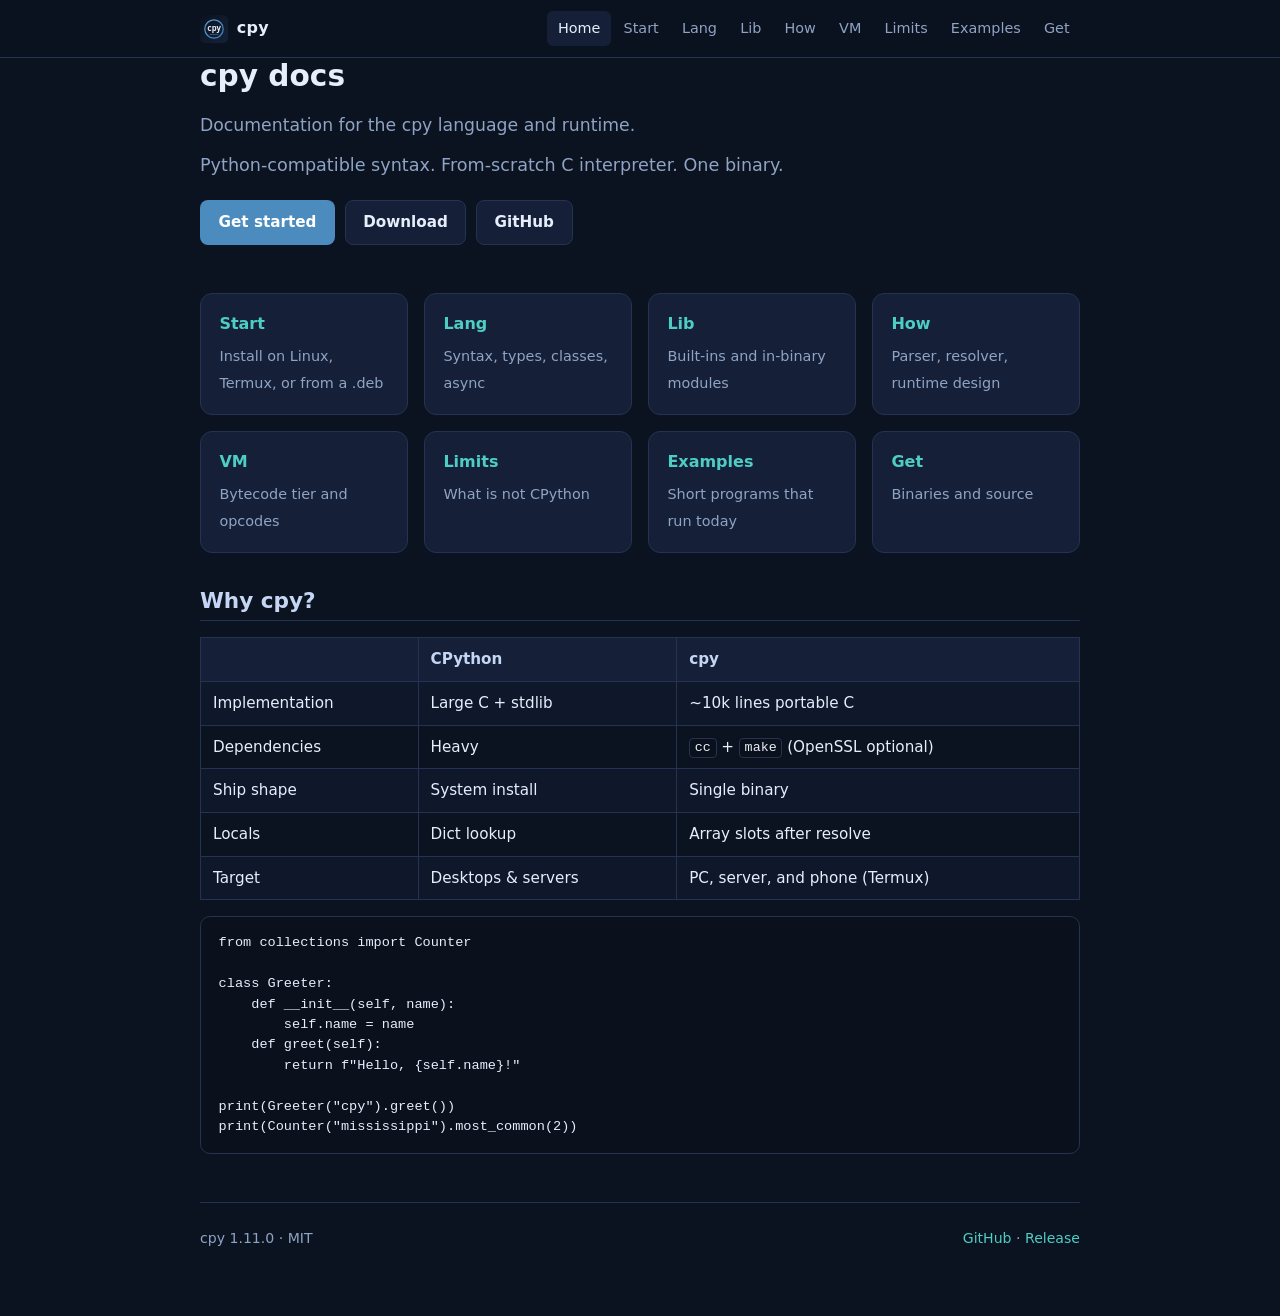
==== index.html @ 57af51ec "docs site: home, start, lang, lib, how, vm, lim, try, get" ====
<!DOCTYPE html>
<html lang="en">
<head>
  <meta charset="utf-8"/>
  <meta name="viewport" content="width=device-width, initial-scale=1"/>
  <title>cpy docs · cpy</title>
  <meta name="description" content="cpy — Python syntax, C speed. Documentation."/>
  <link rel="stylesheet" href="css/site.css"/>
  <link rel="icon" href="assets/logo.svg"/>
</head>
<body>
  <header class="top">
    <div class="top-inner">
      <a class="brand" href="index.html">
        <img src="assets/logo.svg" alt=""/>
        cpy
      </a>
      <nav class="nav">
        <a href="index.html" class="active">Home</a>
        <a href="start.html">Start</a>
        <a href="lang.html">Lang</a>
        <a href="lib.html">Lib</a>
        <a href="how.html">How</a>
        <a href="vm.html">VM</a>
        <a href="lim.html">Limits</a>
        <a href="try.html">Examples</a>
        <a href="get.html">Get</a>
      </nav>
    </div>
  </header>
  <main class="wrap">
    <h1>cpy docs</h1>
    <p class="lead">Documentation for the cpy language and runtime.</p>
    
<section class="hero" style="border:none;margin:0;padding-top:0">
  <p class="tag" style="margin-top:0">Python-compatible syntax. From-scratch C interpreter. One binary.</p>
  <div class="btns">
    <a class="btn btn-primary" href="start.html">Get started</a>
    <a class="btn btn-ghost" href="get.html">Download</a>
    <a class="btn btn-ghost" href="https://github.com/MoonLite-Br/Cpy">GitHub</a>
  </div>
</section>

<div class="card-grid">
  <a class="card" href="start.html"><strong>Start</strong><span>Install on Linux, Termux, or from a .deb</span></a>
  <a class="card" href="lang.html"><strong>Lang</strong><span>Syntax, types, classes, async</span></a>
  <a class="card" href="lib.html"><strong>Lib</strong><span>Built-ins and in-binary modules</span></a>
  <a class="card" href="how.html"><strong>How</strong><span>Parser, resolver, runtime design</span></a>
  <a class="card" href="vm.html"><strong>VM</strong><span>Bytecode tier and opcodes</span></a>
  <a class="card" href="lim.html"><strong>Limits</strong><span>What is not CPython</span></a>
  <a class="card" href="try.html"><strong>Examples</strong><span>Short programs that run today</span></a>
  <a class="card" href="get.html"><strong>Get</strong><span>Binaries and source</span></a>
</div>

<h2>Why cpy?</h2>
<table>
  <tr><th></th><th>CPython</th><th>cpy</th></tr>
  <tr><td>Implementation</td><td>Large C + stdlib</td><td>~10k lines portable C</td></tr>
  <tr><td>Dependencies</td><td>Heavy</td><td><code>cc</code> + <code>make</code> (OpenSSL optional)</td></tr>
  <tr><td>Ship shape</td><td>System install</td><td>Single binary</td></tr>
  <tr><td>Locals</td><td>Dict lookup</td><td>Array slots after resolve</td></tr>
  <tr><td>Target</td><td>Desktops &amp; servers</td><td>PC, server, and phone (Termux)</td></tr>
</table>

<pre><code>from collections import Counter

class Greeter:
    def __init__(self, name):
        self.name = name
    def greet(self):
        return f"Hello, {self.name}!"

print(Greeter("cpy").greet())
print(Counter("mississippi").most_common(2))
</code></pre>

    <footer>
      <span>cpy 1.11.0 · MIT</span>
      <span>
        <a href="https://github.com/MoonLite-Br/Cpy">GitHub</a> ·
        <a href="https://github.com/MoonLite-Br/Cpy/releases/tag/v1.11.0">Release</a>
      </span>
    </footer>
  </main>
</body>
</html>
---- css/site.css ----
:root {
  --bg: #0b1220;
  --bg2: #111a2e;
  --panel: #152038;
  --border: #243352;
  --text: #e6eefc;
  --muted: #8fa3c4;
  --accent: #4ecdc4;
  --accent2: #4B8BBE;
  --code-bg: #0a101c;
  --ok: #7BC4A0;
  --warn: #e8b86d;
}
* { box-sizing: border-box; }
html { scroll-behavior: smooth; }
body {
  margin: 0;
  font-family: "Segoe UI", system-ui, -apple-system, sans-serif;
  background: var(--bg);
  color: var(--text);
  line-height: 1.65;
  min-height: 100vh;
}
a { color: var(--accent); text-decoration: none; }
a:hover { text-decoration: underline; }
.wrap { max-width: 920px; margin: 0 auto; padding: 0 1.25rem 4rem; }

/* nav */
.top {
  position: sticky; top: 0; z-index: 20;
  background: rgba(11,18,32,.92);
  backdrop-filter: blur(10px);
  border-bottom: 1px solid var(--border);
}
.top-inner {
  max-width: 920px; margin: 0 auto;
  padding: .7rem 1.25rem;
  display: flex; flex-wrap: wrap; align-items: center; gap: .75rem 1.25rem;
}
.brand {
  display: flex; align-items: center; gap: .55rem;
  font-weight: 700; color: var(--text); text-decoration: none;
  letter-spacing: .02em;
}
.brand img { width: 28px; height: 28px; }
.brand:hover { text-decoration: none; color: var(--accent); }
.nav { display: flex; flex-wrap: wrap; gap: .15rem .15rem; margin-left: auto; }
.nav a {
  color: var(--muted); font-size: .9rem; padding: .35rem .65rem;
  border-radius: 6px; text-decoration: none;
}
.nav a:hover, .nav a.active {
  color: var(--text); background: var(--panel); text-decoration: none;
}

/* hero */
.hero {
  padding: 2.5rem 0 1.5rem;
  border-bottom: 1px solid var(--border);
  margin-bottom: 2rem;
}
.hero h1 {
  font-size: clamp(1.8rem, 4vw, 2.4rem);
  margin: 0 0 .5rem; letter-spacing: -.02em;
}
.hero .tag {
  color: var(--muted); font-size: 1.1rem; margin: 0 0 1.25rem; max-width: 36em;
}
.btns { display: flex; flex-wrap: wrap; gap: .6rem; }
.btn {
  display: inline-block; padding: .55rem 1.1rem; border-radius: 8px;
  font-weight: 600; font-size: .95rem; text-decoration: none;
  border: 1px solid var(--border);
}
.btn:hover { text-decoration: none; }
.btn-primary { background: var(--accent2); color: #fff; border-color: transparent; }
.btn-primary:hover { filter: brightness(1.1); }
.btn-ghost { color: var(--text); background: var(--panel); }

/* content */
h1,h2,h3 { line-height: 1.25; }
h1 { font-size: 1.85rem; margin: 0 0 1rem; }
h2 {
  font-size: 1.35rem; margin: 2.2rem 0 .85rem;
  padding-bottom: .35rem; border-bottom: 1px solid var(--border);
  color: #c5d6f5;
}
h3 { font-size: 1.1rem; margin: 1.5rem 0 .5rem; color: var(--accent); }
p { margin: .7rem 0; }
ul, ol { padding-left: 1.35rem; }
li { margin: .35rem 0; }
.muted { color: var(--muted); }
.lead { font-size: 1.08rem; color: var(--muted); }

code, kbd {
  font-family: ui-monospace, "Cascadia Code", "SF Mono", Menlo, Consolas, monospace;
  font-size: .88em;
  background: var(--code-bg);
  border: 1px solid var(--border);
  border-radius: 4px;
  padding: .1em .35em;
}
pre {
  background: var(--code-bg);
  border: 1px solid var(--border);
  border-radius: 10px;
  padding: 1rem 1.1rem;
  overflow-x: auto;
  line-height: 1.5;
}
pre code {
  border: none; background: none; padding: 0; font-size: .85rem;
}
table {
  width: 100%; border-collapse: collapse; margin: 1rem 0;
  font-size: .95rem;
}
th, td {
  border: 1px solid var(--border); padding: .55rem .75rem; text-align: left;
}
th { background: var(--panel); color: #c5d6f5; }
tr:nth-child(even) td { background: rgba(21,32,56,.45); }

.card-grid {
  display: grid; grid-template-columns: repeat(auto-fill, minmax(200px, 1fr));
  gap: 1rem; margin: 1.5rem 0;
}
.card {
  background: var(--panel); border: 1px solid var(--border);
  border-radius: 12px; padding: 1.1rem 1.15rem;
  text-decoration: none; color: var(--text);
  transition: border-color .15s, transform .15s;
}
.card:hover { border-color: var(--accent); transform: translateY(-2px); text-decoration: none; }
.card strong { display: block; color: var(--accent); margin-bottom: .35rem; }
.card span { color: var(--muted); font-size: .9rem; }

.note {
  background: var(--panel); border-left: 3px solid var(--accent2);
  padding: .85rem 1rem; border-radius: 0 8px 8px 0; margin: 1.2rem 0;
  color: var(--muted);
}
.warn {
  border-left-color: var(--warn);
}

footer {
  margin-top: 3rem; padding-top: 1.5rem;
  border-top: 1px solid var(--border);
  color: var(--muted); font-size: .88rem;
  display: flex; flex-wrap: wrap; gap: .5rem 1.5rem;
  justify-content: space-between;
}

@media (max-width: 600px) {
  .nav { margin-left: 0; width: 100%; }
}
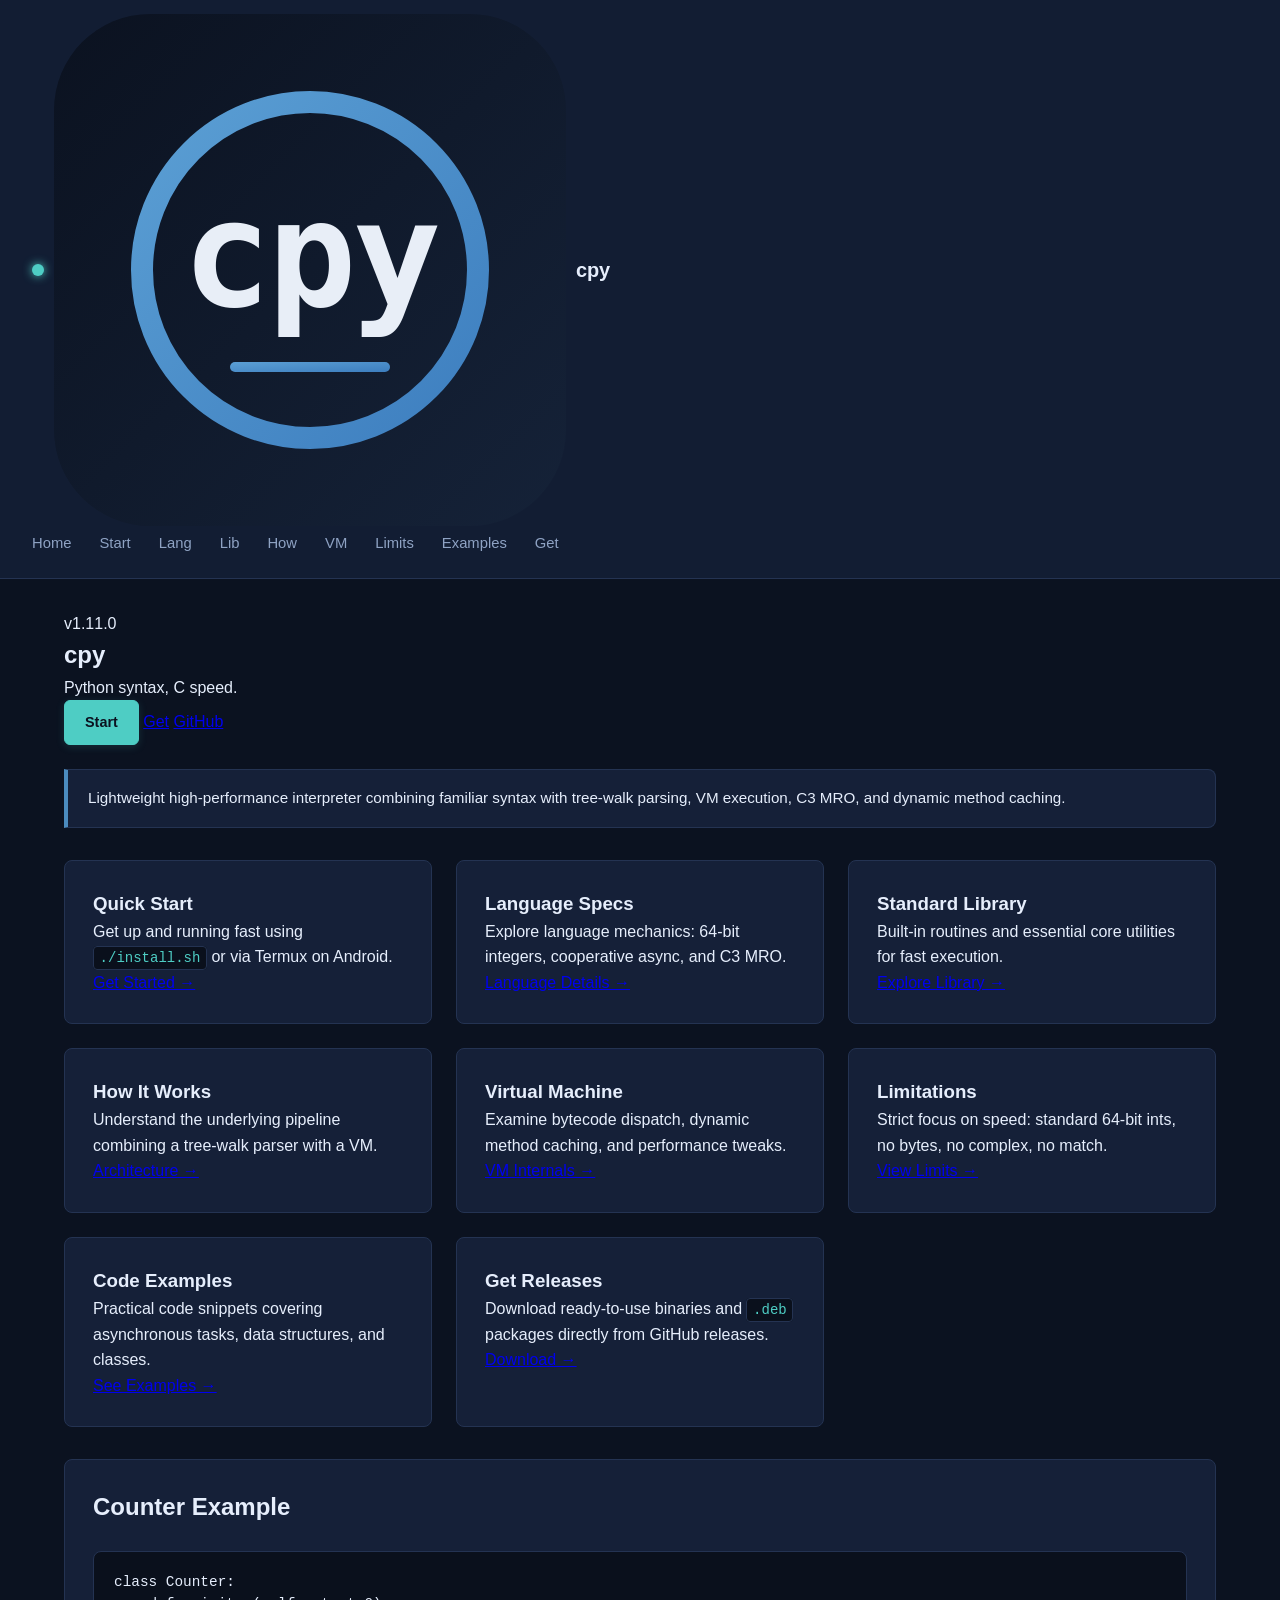
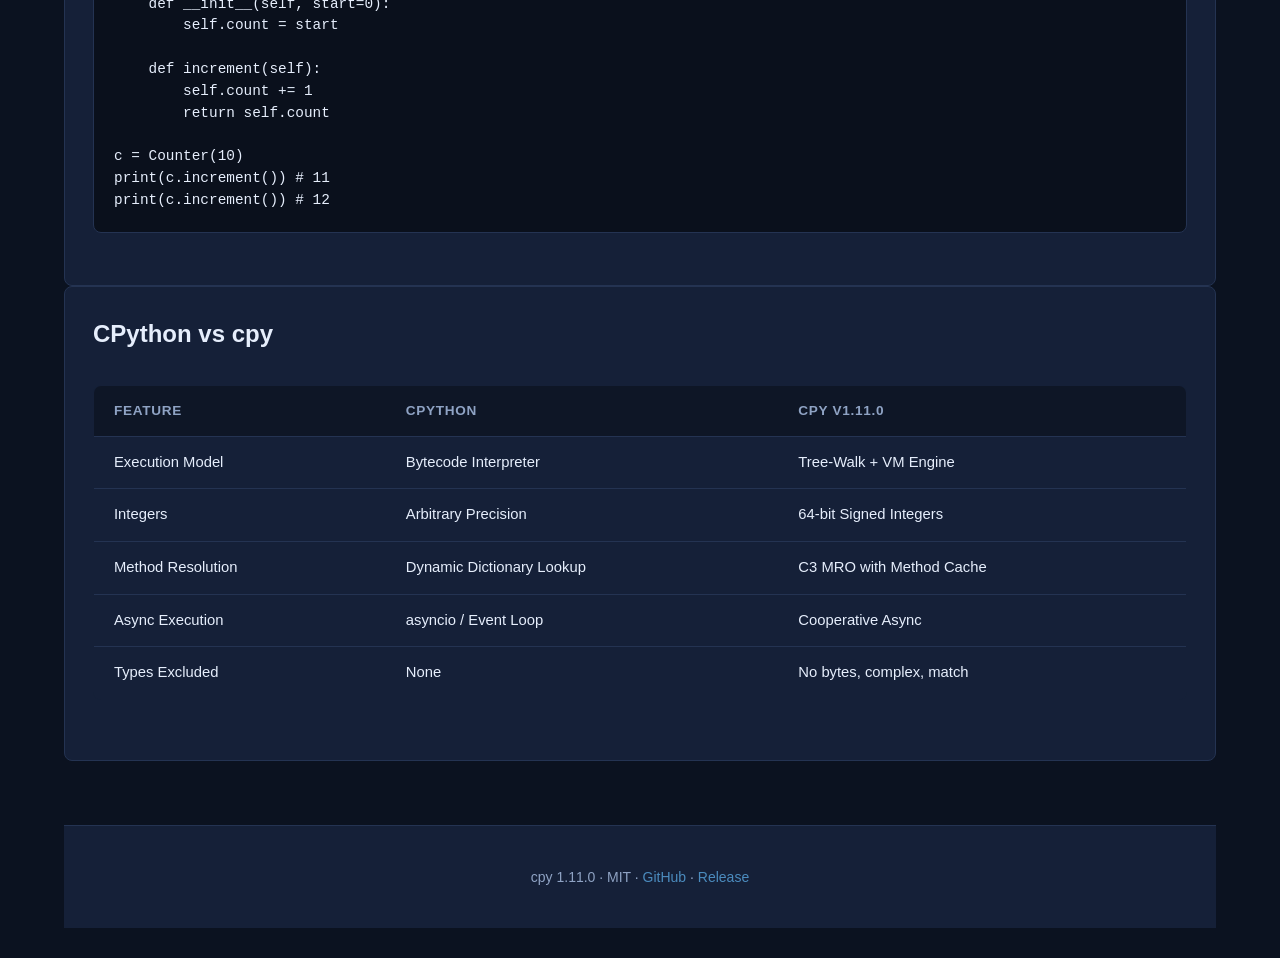
==== commit 1d32ccf9: "docs: Gemini redesign — unified simple professional pages" ====
--- a/index.html
+++ b/index.html
@@ -1,22 +1,18 @@
 <!DOCTYPE html>
 <html lang="en">
 <head>
-  <meta charset="utf-8"/>
-  <meta name="viewport" content="width=device-width, initial-scale=1"/>
-  <title>cpy docs · cpy</title>
-  <meta name="description" content="cpy — Python syntax, C speed. Documentation."/>
-  <link rel="stylesheet" href="css/site.css"/>
-  <link rel="icon" href="assets/logo.svg"/>
+  <meta charset="UTF-8">
+  <meta name="viewport" content="width=device-width, initial-scale=1.0">
+  <title>cpy - Python syntax, C speed</title>
+  <link rel="stylesheet" href="css/site.css">
+  <link rel="icon" href="assets/logo.svg" type="image/svg+xml">
 </head>
 <body>
   <header class="top">
     <div class="top-inner">
-      <a class="brand" href="index.html">
-        <img src="assets/logo.svg" alt=""/>
-        cpy
-      </a>
+      <a class="brand" href="index.html" class="active"><img src="assets/logo.svg" alt=""/>cpy</a>
       <nav class="nav">
-        <a href="index.html" class="active">Home</a>
+        <a href="index.html">Home</a>
         <a href="start.html">Start</a>
         <a href="lang.html">Lang</a>
         <a href="lib.html">Lib</a>
@@ -29,58 +25,122 @@
     </div>
   </header>
   <main class="wrap">
-    <h1>cpy docs</h1>
-    <p class="lead">Documentation for the cpy language and runtime.</p>
-    
-<section class="hero" style="border:none;margin:0;padding-top:0">
-  <p class="tag" style="margin-top:0">Python-compatible syntax. From-scratch C interpreter. One binary.</p>
-  <div class="btns">
-    <a class="btn btn-primary" href="start.html">Get started</a>
-    <a class="btn btn-ghost" href="get.html">Download</a>
-    <a class="btn btn-ghost" href="https://github.com/MoonLite-Br/Cpy">GitHub</a>
-  </div>
-</section>
+    <section class="hero">
+      <span class="tag">v1.11.0</span>
+      <h1>cpy</h1>
+      <p>Python syntax, C speed.</p>
+      <div class="btns">
+        <a href="start.html" class="btn btn-primary">Start</a>
+        <a href="get.html" class="btn btn-ghost">Get</a>
+        <a href="https://github.com/MoonLite-Br/Cpy" class="btn btn-ghost">GitHub</a>
+      </div>
+    </section>
 
-<div class="card-grid">
-  <a class="card" href="start.html"><strong>Start</strong><span>Install on Linux, Termux, or from a .deb</span></a>
-  <a class="card" href="lang.html"><strong>Lang</strong><span>Syntax, types, classes, async</span></a>
-  <a class="card" href="lib.html"><strong>Lib</strong><span>Built-ins and in-binary modules</span></a>
-  <a class="card" href="how.html"><strong>How</strong><span>Parser, resolver, runtime design</span></a>
-  <a class="card" href="vm.html"><strong>VM</strong><span>Bytecode tier and opcodes</span></a>
-  <a class="card" href="lim.html"><strong>Limits</strong><span>What is not CPython</span></a>
-  <a class="card" href="try.html"><strong>Examples</strong><span>Short programs that run today</span></a>
-  <a class="card" href="get.html"><strong>Get</strong><span>Binaries and source</span></a>
-</div>
+    <div class="note">
+      <p>Lightweight high-performance interpreter combining familiar syntax with tree-walk parsing, VM execution, C3 MRO, and dynamic method caching.</p>
+    </div>
 
-<h2>Why cpy?</h2>
-<table>
-  <tr><th></th><th>CPython</th><th>cpy</th></tr>
-  <tr><td>Implementation</td><td>Large C + stdlib</td><td>~10k lines portable C</td></tr>
-  <tr><td>Dependencies</td><td>Heavy</td><td><code>cc</code> + <code>make</code> (OpenSSL optional)</td></tr>
-  <tr><td>Ship shape</td><td>System install</td><td>Single binary</td></tr>
-  <tr><td>Locals</td><td>Dict lookup</td><td>Array slots after resolve</td></tr>
-  <tr><td>Target</td><td>Desktops &amp; servers</td><td>PC, server, and phone (Termux)</td></tr>
-</table>
+    <div class="card-grid">
+      <div class="card">
+        <h3>Quick Start</h3>
+        <p>Get up and running fast using <code>./install.sh</code> or via Termux on Android.</p>
+        <p><a href="start.html">Get Started &rarr;</a></p>
+      </div>
+      <div class="card">
+        <h3>Language Specs</h3>
+        <p>Explore language mechanics: 64-bit integers, cooperative async, and C3 MRO.</p>
+        <p><a href="lang.html">Language Details &rarr;</a></p>
+      </div>
+      <div class="card">
+        <h3>Standard Library</h3>
+        <p>Built-in routines and essential core utilities for fast execution.</p>
+        <p><a href="lib.html">Explore Library &rarr;</a></p>
+      </div>
+      <div class="card">
+        <h3>How It Works</h3>
+        <p>Understand the underlying pipeline combining a tree-walk parser with a VM.</p>
+        <p><a href="how.html">Architecture &rarr;</a></p>
+      </div>
+      <div class="card">
+        <h3>Virtual Machine</h3>
+        <p>Examine bytecode dispatch, dynamic method caching, and performance tweaks.</p>
+        <p><a href="vm.html">VM Internals &rarr;</a></p>
+      </div>
+      <div class="card">
+        <h3>Limitations</h3>
+        <p>Strict focus on speed: standard 64-bit ints, no bytes, no complex, no match.</p>
+        <p><a href="lim.html">View Limits &rarr;</a></p>
+      </div>
+      <div class="card">
+        <h3>Code Examples</h3>
+        <p>Practical code snippets covering asynchronous tasks, data structures, and classes.</p>
+        <p><a href="try.html">See Examples &rarr;</a></p>
+      </div>
+      <div class="card">
+        <h3>Get Releases</h3>
+        <p>Download ready-to-use binaries and <code>.deb</code> packages directly from GitHub releases.</p>
+        <p><a href="get.html">Download &rarr;</a></p>
+      </div>
+    </div>
 
-<pre><code>from collections import Counter
+    <div class="card">
+      <h2>Counter Example</h2>
+      <pre><code>class Counter:
+    def __init__(self, start=0):
+        self.count = start
 
-class Greeter:
-    def __init__(self, name):
-        self.name = name
-    def greet(self):
-        return f"Hello, {self.name}!"
+    def increment(self):
+        self.count += 1
+        return self.count
 
-print(Greeter("cpy").greet())
-print(Counter("mississippi").most_common(2))
-</code></pre>
+c = Counter(10)
+print(c.increment()) # 11
+print(c.increment()) # 12</code></pre>
+    </div>
+
+    <div class="card">
+      <h2>CPython vs cpy</h2>
+      <table>
+        <thead>
+          <tr>
+            <th>Feature</th>
+            <th>CPython</th>
+            <th>cpy v1.11.0</th>
+          </tr>
+        </thead>
+        <tbody>
+          <tr>
+            <td>Execution Model</td>
+            <td>Bytecode Interpreter</td>
+            <td>Tree-Walk + VM Engine</td>
+          </tr>
+          <tr>
+            <td>Integers</td>
+            <td>Arbitrary Precision</td>
+            <td>64-bit Signed Integers</td>
+          </tr>
+          <tr>
+            <td>Method Resolution</td>
+            <td>Dynamic Dictionary Lookup</td>
+            <td>C3 MRO with Method Cache</td>
+          </tr>
+          <tr>
+            <td>Async Execution</td>
+            <td>asyncio / Event Loop</td>
+            <td>Cooperative Async</td>
+          </tr>
+          <tr>
+            <td>Types Excluded</td>
+            <td>None</td>
+            <td>No bytes, complex, match</td>
+          </tr>
+        </tbody>
+      </table>
+    </div>
 
     <footer>
-      <span>cpy 1.11.0 · MIT</span>
-      <span>
-        <a href="https://github.com/MoonLite-Br/Cpy">GitHub</a> ·
-        <a href="https://github.com/MoonLite-Br/Cpy/releases/tag/v1.11.0">Release</a>
-      </span>
+      <p>cpy 1.11.0 · MIT · <a href="https://github.com/MoonLite-Br/Cpy">GitHub</a> · <a href="https://github.com/MoonLite-Br/Cpy/releases/tag/v1.11.0">Release</a></p>
     </footer>
   </main>
 </body>
-</html>
+</html>
--- a/css/site.css
+++ b/css/site.css
@@ -1,6 +1,5 @@
 :root {
   --bg: #0b1220;
-  --bg2: #111a2e;
   --panel: #152038;
   --border: #243352;
   --text: #e6eefc;
@@ -8,150 +7,230 @@
   --accent: #4ecdc4;
   --accent2: #4B8BBE;
   --code-bg: #0a101c;
-  --ok: #7BC4A0;
-  --warn: #e8b86d;
-}
-* { box-sizing: border-box; }
-html { scroll-behavior: smooth; }
+}
+
+*, *::before, *::after {
+  box-sizing: border-box;
+  margin: 0;
+  padding: 0;
+}
+
 body {
-  margin: 0;
-  font-family: "Segoe UI", system-ui, -apple-system, sans-serif;
-  background: var(--bg);
-  color: var(--text);
-  line-height: 1.65;
-  min-height: 100vh;
-}
-a { color: var(--accent); text-decoration: none; }
-a:hover { text-decoration: underline; }
-.wrap { max-width: 920px; margin: 0 auto; padding: 0 1.25rem 4rem; }
-
-/* nav */
+  background-color: var(--bg);
+  color: var(--text);
+  font-family: -apple-system, BlinkMacSystemFont, "Segoe UI", Roboto, Helvetica, Arial, sans-serif;
+  line-height: 1.6;
+  -webkit-font-smoothing: antialiased;
+}
+
+.wrap {
+  width: 100%;
+  max-width: 1200px;
+  margin: 0 auto;
+  padding: 2rem 1.5rem;
+}
+
+.sticky {
+  position: sticky;
+  top: 0;
+  z-index: 1000;
+}
+
 .top {
-  position: sticky; top: 0; z-index: 20;
-  background: rgba(11,18,32,.92);
-  backdrop-filter: blur(10px);
+  background-color: rgba(21, 32, 56, 0.85);
+  backdrop-filter: blur(12px);
   border-bottom: 1px solid var(--border);
-}
-.top-inner {
-  max-width: 920px; margin: 0 auto;
-  padding: .7rem 1.25rem;
-  display: flex; flex-wrap: wrap; align-items: center; gap: .75rem 1.25rem;
-}
+  padding: 0.875rem 2rem;
+  display: flex;
+  align-items: center;
+  justify-content: space-between;
+}
+
 .brand {
-  display: flex; align-items: center; gap: .55rem;
-  font-weight: 700; color: var(--text); text-decoration: none;
-  letter-spacing: .02em;
-}
-.brand img { width: 28px; height: 28px; }
-.brand:hover { text-decoration: none; color: var(--accent); }
-.nav { display: flex; flex-wrap: wrap; gap: .15rem .15rem; margin-left: auto; }
+  font-size: 1.25rem;
+  font-weight: 700;
+  color: var(--text);
+  text-decoration: none;
+  display: flex;
+  align-items: center;
+  gap: 0.625rem;
+  letter-spacing: -0.01em;
+}
+
+.brand::before {
+  content: "";
+  display: inline-block;
+  width: 0.75rem;
+  height: 0.75rem;
+  background-color: var(--accent);
+  border-radius: 50%;
+  box-shadow: 0 0 10px var(--accent);
+}
+
+.nav {
+  display: flex;
+  align-items: center;
+  gap: 1.75rem;
+}
+
 .nav a {
-  color: var(--muted); font-size: .9rem; padding: .35rem .65rem;
-  border-radius: 6px; text-decoration: none;
-}
-.nav a:hover, .nav a.active {
-  color: var(--text); background: var(--panel); text-decoration: none;
-}
-
-/* hero */
-.hero {
-  padding: 2.5rem 0 1.5rem;
+  color: var(--muted);
+  text-decoration: none;
+  font-size: 0.925rem;
+  font-weight: 500;
+  padding: 0.375rem 0;
+  border-bottom: 2px solid transparent;
+  transition: all 0.2s ease;
+}
+
+.nav a:hover {
+  color: var(--text);
+}
+
+.nav a.active {
+  color: var(--accent);
+  border-bottom-color: var(--accent);
+}
+
+.btn-primary {
+  display: inline-flex;
+  align-items: center;
+  justify-content: center;
+  background-color: var(--accent);
+  color: var(--bg);
+  font-weight: 600;
+  font-size: 0.9rem;
+  padding: 0.625rem 1.25rem;
+  border-radius: 6px;
+  border: 1px solid var(--accent);
+  cursor: pointer;
+  text-decoration: none;
+  transition: all 0.2s ease;
+  box-shadow: 0 2px 8px rgba(78, 205, 196, 0.15);
+}
+
+.btn-primary:hover {
+  background-color: transparent;
+  color: var(--accent);
+  box-shadow: 0 4px 16px rgba(78, 205, 196, 0.25);
+}
+
+.card-grid {
+  display: grid;
+  grid-template-columns: repeat(auto-fit, minmax(320px, 1fr));
+  gap: 1.5rem;
+  margin: 2rem 0;
+}
+
+.card {
+  background-color: var(--panel);
+  border: 1px solid var(--border);
+  border-radius: 8px;
+  padding: 1.75rem;
+  transition: transform 0.2s ease, border-color 0.2s ease, box-shadow 0.2s ease;
+}
+
+.card:hover {
+  transform: translateY(-2px);
+  border-color: var(--accent2);
+  box-shadow: 0 8px 24px rgba(0, 0, 0, 0.35);
+}
+
+.note {
+  background-color: var(--panel);
+  border: 1px solid var(--border);
+  border-left: 4px solid var(--accent2);
+  border-radius: 0 8px 8px 0;
+  padding: 1rem 1.25rem;
+  margin: 1.5rem 0;
+  color: var(--text);
+  font-size: 0.95rem;
+}
+
+table {
+  width: 100%;
+  border-collapse: collapse;
+  margin: 2rem 0;
+  background-color: var(--panel);
+  border: 1px solid var(--border);
+  border-radius: 8px;
+  overflow: hidden;
+}
+
+th, td {
+  padding: 0.875rem 1.25rem;
+  text-align: left;
+}
+
+th {
+  background-color: rgba(10, 16, 28, 0.6);
+  color: var(--muted);
+  font-weight: 600;
+  font-size: 0.85rem;
+  text-transform: uppercase;
+  letter-spacing: 0.05em;
   border-bottom: 1px solid var(--border);
-  margin-bottom: 2rem;
-}
-.hero h1 {
-  font-size: clamp(1.8rem, 4vw, 2.4rem);
-  margin: 0 0 .5rem; letter-spacing: -.02em;
-}
-.hero .tag {
-  color: var(--muted); font-size: 1.1rem; margin: 0 0 1.25rem; max-width: 36em;
-}
-.btns { display: flex; flex-wrap: wrap; gap: .6rem; }
-.btn {
-  display: inline-block; padding: .55rem 1.1rem; border-radius: 8px;
-  font-weight: 600; font-size: .95rem; text-decoration: none;
-  border: 1px solid var(--border);
-}
-.btn:hover { text-decoration: none; }
-.btn-primary { background: var(--accent2); color: #fff; border-color: transparent; }
-.btn-primary:hover { filter: brightness(1.1); }
-.btn-ghost { color: var(--text); background: var(--panel); }
-
-/* content */
-h1,h2,h3 { line-height: 1.25; }
-h1 { font-size: 1.85rem; margin: 0 0 1rem; }
-h2 {
-  font-size: 1.35rem; margin: 2.2rem 0 .85rem;
-  padding-bottom: .35rem; border-bottom: 1px solid var(--border);
-  color: #c5d6f5;
-}
-h3 { font-size: 1.1rem; margin: 1.5rem 0 .5rem; color: var(--accent); }
-p { margin: .7rem 0; }
-ul, ol { padding-left: 1.35rem; }
-li { margin: .35rem 0; }
-.muted { color: var(--muted); }
-.lead { font-size: 1.08rem; color: var(--muted); }
-
-code, kbd {
-  font-family: ui-monospace, "Cascadia Code", "SF Mono", Menlo, Consolas, monospace;
-  font-size: .88em;
-  background: var(--code-bg);
-  border: 1px solid var(--border);
+}
+
+td {
+  border-bottom: 1px solid var(--border);
+  color: var(--text);
+  font-size: 0.925rem;
+}
+
+tr:last-child td {
+  border-bottom: none;
+}
+
+tr:hover td {
+  background-color: rgba(255, 255, 255, 0.015);
+}
+
+code {
+  font-family: ui-monospace, SFMono-Regular, Menlo, Monaco, Consolas, "Liberation Mono", "Courier New", monospace;
+  background-color: var(--code-bg);
+  color: var(--accent);
+  padding: 0.2em 0.4em;
   border-radius: 4px;
-  padding: .1em .35em;
-}
+  font-size: 0.875em;
+  border: 1px solid var(--border);
+}
+
 pre {
-  background: var(--code-bg);
-  border: 1px solid var(--border);
-  border-radius: 10px;
-  padding: 1rem 1.1rem;
+  background-color: var(--code-bg);
+  border: 1px solid var(--border);
+  border-radius: 8px;
+  padding: 1.25rem;
   overflow-x: auto;
+  margin: 1.5rem 0;
+}
+
+pre code {
+  background-color: transparent;
+  color: var(--text);
+  padding: 0;
+  border: none;
+  font-size: 0.9rem;
   line-height: 1.5;
 }
-pre code {
-  border: none; background: none; padding: 0; font-size: .85rem;
-}
-table {
-  width: 100%; border-collapse: collapse; margin: 1rem 0;
-  font-size: .95rem;
-}
-th, td {
-  border: 1px solid var(--border); padding: .55rem .75rem; text-align: left;
-}
-th { background: var(--panel); color: #c5d6f5; }
-tr:nth-child(even) td { background: rgba(21,32,56,.45); }
-
-.card-grid {
-  display: grid; grid-template-columns: repeat(auto-fill, minmax(200px, 1fr));
-  gap: 1rem; margin: 1.5rem 0;
-}
-.card {
-  background: var(--panel); border: 1px solid var(--border);
-  border-radius: 12px; padding: 1.1rem 1.15rem;
-  text-decoration: none; color: var(--text);
-  transition: border-color .15s, transform .15s;
-}
-.card:hover { border-color: var(--accent); transform: translateY(-2px); text-decoration: none; }
-.card strong { display: block; color: var(--accent); margin-bottom: .35rem; }
-.card span { color: var(--muted); font-size: .9rem; }
-
-.note {
-  background: var(--panel); border-left: 3px solid var(--accent2);
-  padding: .85rem 1rem; border-radius: 0 8px 8px 0; margin: 1.2rem 0;
+
+footer {
+  background-color: var(--panel);
+  border-top: 1px solid var(--border);
+  padding: 2.5rem 1.5rem;
+  text-align: center;
   color: var(--muted);
-}
-.warn {
-  border-left-color: var(--warn);
-}
-
-footer {
-  margin-top: 3rem; padding-top: 1.5rem;
-  border-top: 1px solid var(--border);
-  color: var(--muted); font-size: .88rem;
-  display: flex; flex-wrap: wrap; gap: .5rem 1.5rem;
-  justify-content: space-between;
-}
-
-@media (max-width: 600px) {
-  .nav { margin-left: 0; width: 100%; }
-}
+  font-size: 0.875rem;
+  margin-top: 4rem;
+}
+
+footer a {
+  color: var(--accent2);
+  text-decoration: none;
+  transition: color 0.2s ease;
+}
+
+footer a:hover {
+  color: var(--accent);
+  text-decoration: underline;
+}
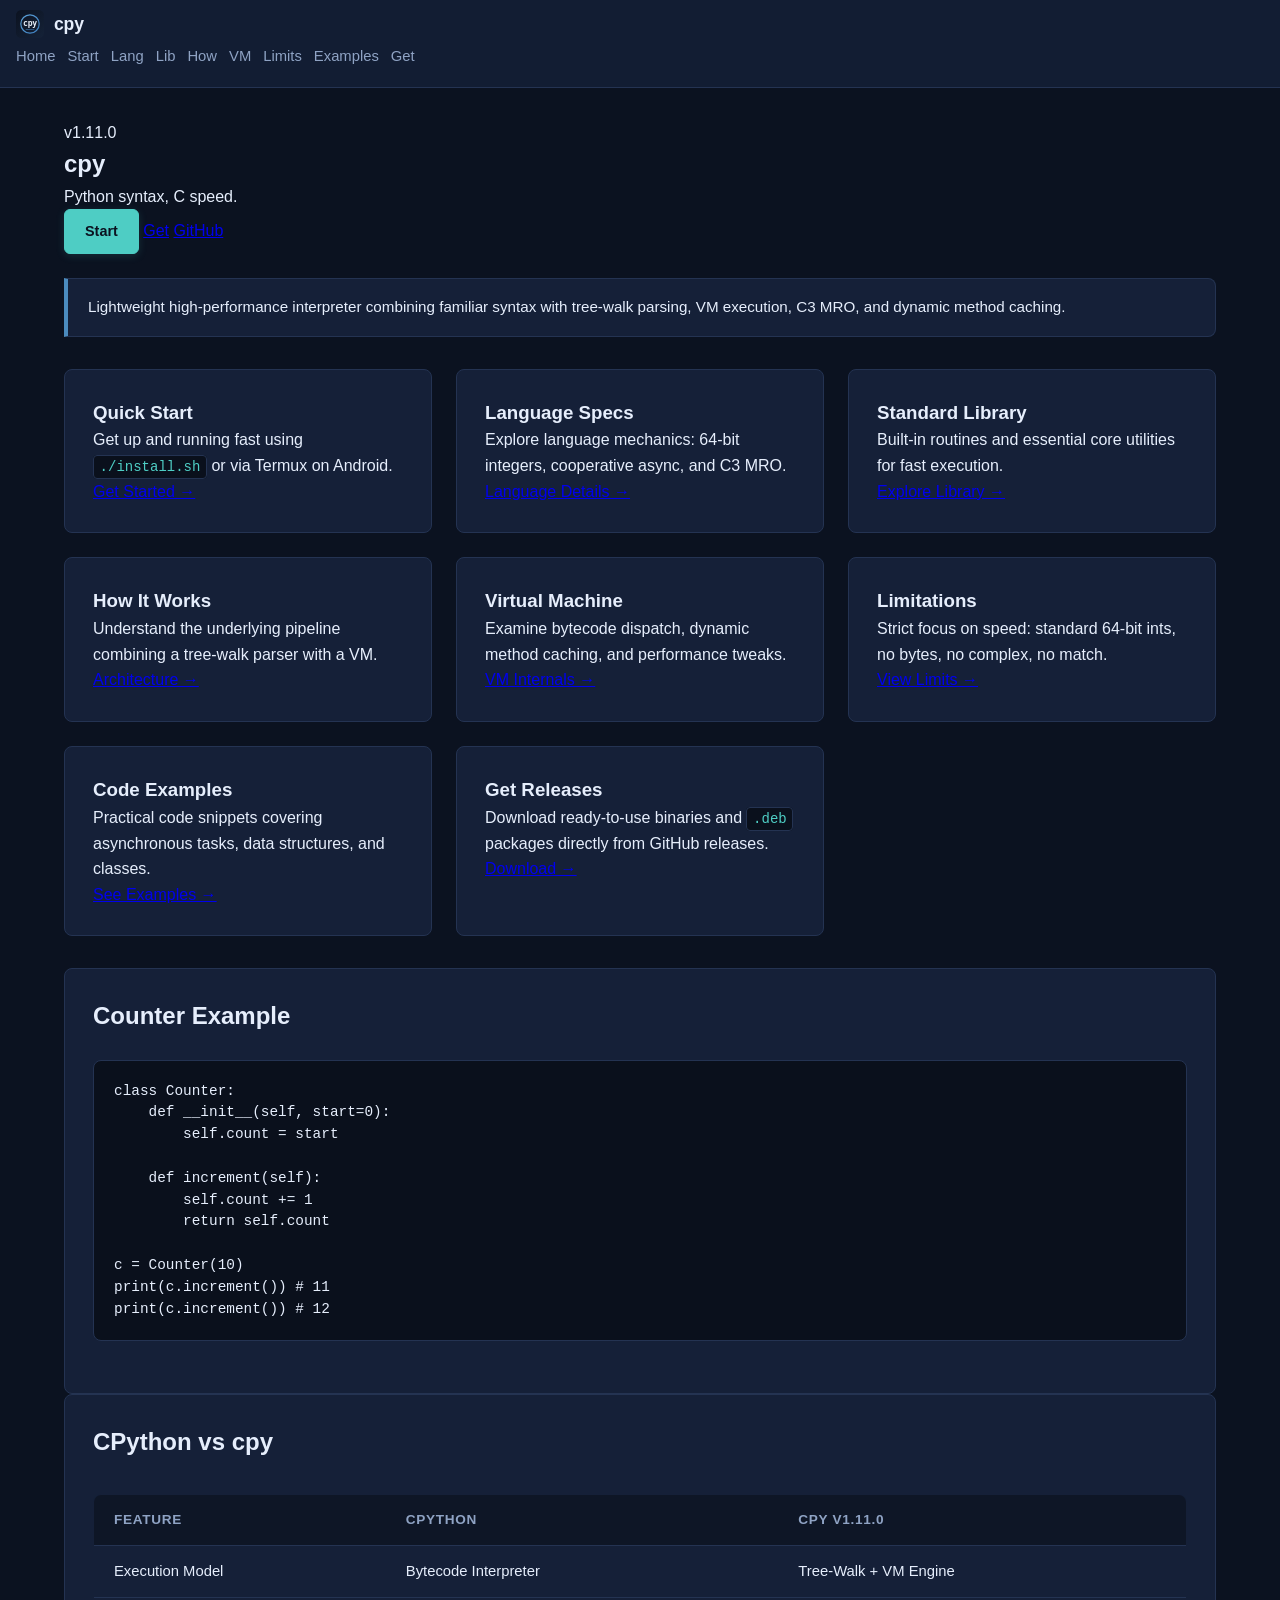
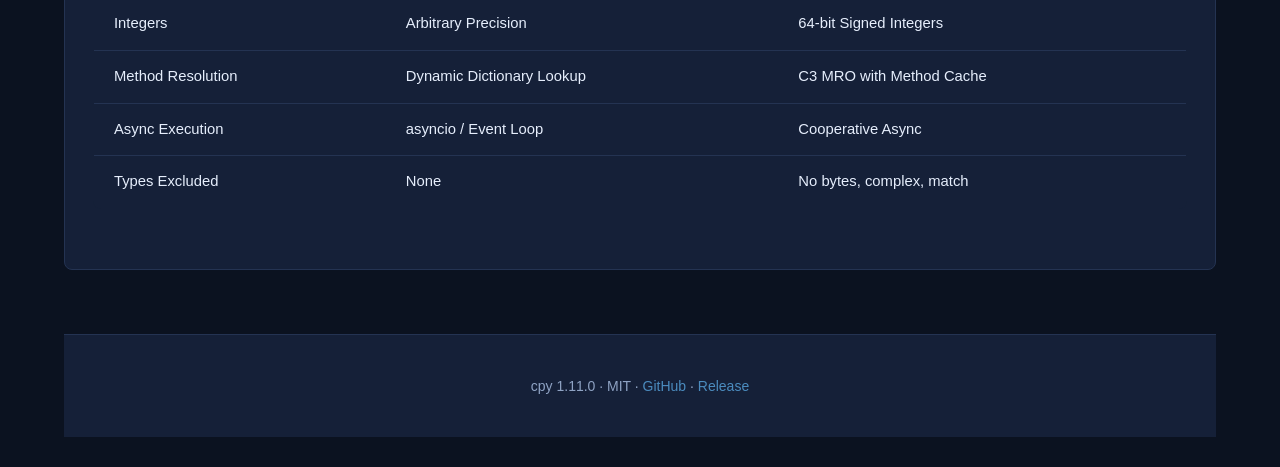
==== commit d67f717a: "fix: constrain logo to 28px, responsive nav, repair brand markup" ====
--- a/index.html
+++ b/index.html
@@ -10,7 +10,7 @@
 <body>
   <header class="top">
     <div class="top-inner">
-      <a class="brand" href="index.html" class="active"><img src="assets/logo.svg" alt=""/>cpy</a>
+      <a class="brand" href="index.html"><img src="assets/logo.svg" alt="" width="28" height="28"/>cpy</a>
       <nav class="nav">
         <a href="index.html">Home</a>
         <a href="start.html">Start</a>
--- a/css/site.css
+++ b/css/site.css
@@ -233,4 +233,77 @@
 footer a:hover {
   color: var(--accent);
   text-decoration: underline;
-}+}
+
+
+/* Logo sizing — keep nav icon compact on all devices */
+.brand img,
+.brand svg,
+.logo,
+.logo-icon,
+header img[src*="logo"],
+nav img[src*="logo"] {
+  width: 1.75rem;   /* 28px */
+  height: 1.75rem;
+  max-width: 1.75rem;
+  max-height: 1.75rem;
+  display: block;
+  flex-shrink: 0;
+  object-fit: contain;
+}
+
+/* Prefer real logo over decorative ::before dot when img present */
+.brand:has(img)::before {
+  display: none;
+}
+
+/* Avoid double class / overflow on small screens */
+.top, header.top, .site-header {
+  flex-wrap: wrap;
+  gap: 0.5rem 1rem;
+  padding: 0.65rem 1rem;
+}
+.nav {
+  flex-wrap: wrap;
+  gap: 0.15rem 0.75rem;
+  max-width: 100%;
+}
+.brand {
+  flex-shrink: 0;
+  font-size: 1.1rem;
+}
+
+/* Hero images / banners if any */
+.hero img,
+img.banner,
+img[src*="banner"] {
+  width: 100%;
+  max-width: 100%;
+  height: auto;
+  max-height: 12rem;
+  object-fit: contain;
+  display: block;
+  margin: 0 auto;
+}
+
+@media (max-width: 720px) {
+  .brand img,
+  .brand svg {
+    width: 1.5rem;
+    height: 1.5rem;
+    max-width: 1.5rem;
+    max-height: 1.5rem;
+  }
+  .nav {
+    width: 100%;
+    gap: 0.1rem 0.5rem;
+  }
+  .nav a {
+    font-size: 0.85rem;
+    padding: 0.3rem 0.45rem;
+  }
+  .top, header.top {
+    padding: 0.55rem 0.85rem;
+  }
+}
+
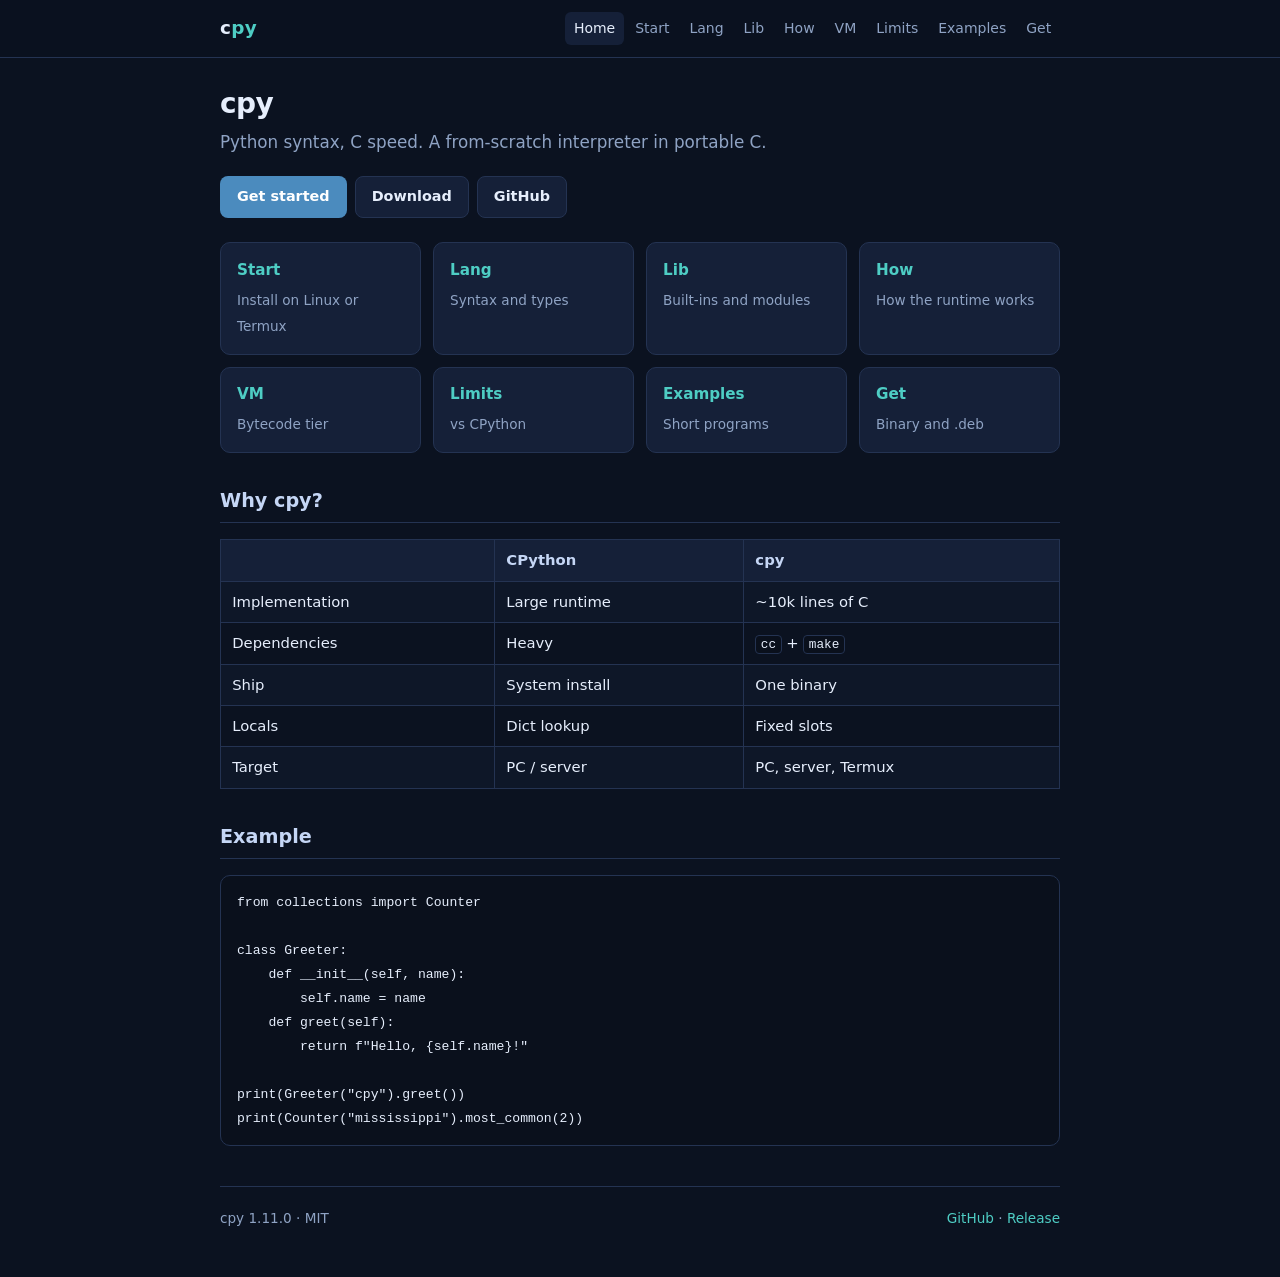
==== commit b1476334: "rewrite: drop all SVG, clean aligned HTML/CSS across every page" ====
--- a/index.html
+++ b/index.html
@@ -1,18 +1,18 @@
 <!DOCTYPE html>
 <html lang="en">
 <head>
-  <meta charset="UTF-8">
-  <meta name="viewport" content="width=device-width, initial-scale=1.0">
-  <title>cpy - Python syntax, C speed</title>
-  <link rel="stylesheet" href="css/site.css">
-  <link rel="icon" href="assets/logo.svg" type="image/svg+xml">
+  <meta charset="utf-8"/>
+  <meta name="viewport" content="width=device-width, initial-scale=1"/>
+  <title>cpy</title>
+  <meta name="description" content="cpy — Python syntax, C speed."/>
+  <link rel="stylesheet" href="css/site.css"/>
 </head>
 <body>
   <header class="top">
     <div class="top-inner">
-      <a class="brand" href="index.html"><img src="assets/logo.svg" alt="" width="28" height="28"/>cpy</a>
+      <a class="brand" href="index.html">c<span>py</span></a>
       <nav class="nav">
-        <a href="index.html">Home</a>
+        <a href="index.html" class="active">Home</a>
         <a href="start.html">Start</a>
         <a href="lang.html">Lang</a>
         <a href="lib.html">Lib</a>
@@ -25,122 +25,59 @@
     </div>
   </header>
   <main class="wrap">
-    <section class="hero">
-      <span class="tag">v1.11.0</span>
-      <h1>cpy</h1>
-      <p>Python syntax, C speed.</p>
-      <div class="btns">
-        <a href="start.html" class="btn btn-primary">Start</a>
-        <a href="get.html" class="btn btn-ghost">Get</a>
-        <a href="https://github.com/MoonLite-Br/Cpy" class="btn btn-ghost">GitHub</a>
-      </div>
-    </section>
+    <h1>cpy</h1>
+    <p class="lead">Python syntax, C speed. A from-scratch interpreter in portable C.</p>
 
-    <div class="note">
-      <p>Lightweight high-performance interpreter combining familiar syntax with tree-walk parsing, VM execution, C3 MRO, and dynamic method caching.</p>
-    </div>
+  <div class="btns">
+    <a class="btn btn-primary" href="start.html">Get started</a>
+    <a class="btn" href="get.html">Download</a>
+    <a class="btn" href="https://github.com/MoonLite-Br/Cpy">GitHub</a>
+  </div>
 
-    <div class="card-grid">
-      <div class="card">
-        <h3>Quick Start</h3>
-        <p>Get up and running fast using <code>./install.sh</code> or via Termux on Android.</p>
-        <p><a href="start.html">Get Started &rarr;</a></p>
-      </div>
-      <div class="card">
-        <h3>Language Specs</h3>
-        <p>Explore language mechanics: 64-bit integers, cooperative async, and C3 MRO.</p>
-        <p><a href="lang.html">Language Details &rarr;</a></p>
-      </div>
-      <div class="card">
-        <h3>Standard Library</h3>
-        <p>Built-in routines and essential core utilities for fast execution.</p>
-        <p><a href="lib.html">Explore Library &rarr;</a></p>
-      </div>
-      <div class="card">
-        <h3>How It Works</h3>
-        <p>Understand the underlying pipeline combining a tree-walk parser with a VM.</p>
-        <p><a href="how.html">Architecture &rarr;</a></p>
-      </div>
-      <div class="card">
-        <h3>Virtual Machine</h3>
-        <p>Examine bytecode dispatch, dynamic method caching, and performance tweaks.</p>
-        <p><a href="vm.html">VM Internals &rarr;</a></p>
-      </div>
-      <div class="card">
-        <h3>Limitations</h3>
-        <p>Strict focus on speed: standard 64-bit ints, no bytes, no complex, no match.</p>
-        <p><a href="lim.html">View Limits &rarr;</a></p>
-      </div>
-      <div class="card">
-        <h3>Code Examples</h3>
-        <p>Practical code snippets covering asynchronous tasks, data structures, and classes.</p>
-        <p><a href="try.html">See Examples &rarr;</a></p>
-      </div>
-      <div class="card">
-        <h3>Get Releases</h3>
-        <p>Download ready-to-use binaries and <code>.deb</code> packages directly from GitHub releases.</p>
-        <p><a href="get.html">Download &rarr;</a></p>
-      </div>
-    </div>
+  <div class="cards">
+    <a class="card" href="start.html"><strong>Start</strong><span>Install on Linux or Termux</span></a>
+    <a class="card" href="lang.html"><strong>Lang</strong><span>Syntax and types</span></a>
+    <a class="card" href="lib.html"><strong>Lib</strong><span>Built-ins and modules</span></a>
+    <a class="card" href="how.html"><strong>How</strong><span>How the runtime works</span></a>
+    <a class="card" href="vm.html"><strong>VM</strong><span>Bytecode tier</span></a>
+    <a class="card" href="lim.html"><strong>Limits</strong><span>vs CPython</span></a>
+    <a class="card" href="try.html"><strong>Examples</strong><span>Short programs</span></a>
+    <a class="card" href="get.html"><strong>Get</strong><span>Binary and .deb</span></a>
+  </div>
 
-    <div class="card">
-      <h2>Counter Example</h2>
-      <pre><code>class Counter:
-    def __init__(self, start=0):
-        self.count = start
+  <h2>Why cpy?</h2>
+  <div class="table-wrap">
+  <table>
+    <tr><th></th><th>CPython</th><th>cpy</th></tr>
+    <tr><td>Implementation</td><td>Large runtime</td><td>~10k lines of C</td></tr>
+    <tr><td>Dependencies</td><td>Heavy</td><td><code>cc</code> + <code>make</code></td></tr>
+    <tr><td>Ship</td><td>System install</td><td>One binary</td></tr>
+    <tr><td>Locals</td><td>Dict lookup</td><td>Fixed slots</td></tr>
+    <tr><td>Target</td><td>PC / server</td><td>PC, server, Termux</td></tr>
+  </table>
+  </div>
 
-    def increment(self):
-        self.count += 1
-        return self.count
+  <h2>Example</h2>
+  <pre><code>from collections import Counter
 
-c = Counter(10)
-print(c.increment()) # 11
-print(c.increment()) # 12</code></pre>
-    </div>
+class Greeter:
+    def __init__(self, name):
+        self.name = name
+    def greet(self):
+        return f"Hello, {self.name}!"
 
-    <div class="card">
-      <h2>CPython vs cpy</h2>
-      <table>
-        <thead>
-          <tr>
-            <th>Feature</th>
-            <th>CPython</th>
-            <th>cpy v1.11.0</th>
-          </tr>
-        </thead>
-        <tbody>
-          <tr>
-            <td>Execution Model</td>
-            <td>Bytecode Interpreter</td>
-            <td>Tree-Walk + VM Engine</td>
-          </tr>
-          <tr>
-            <td>Integers</td>
-            <td>Arbitrary Precision</td>
-            <td>64-bit Signed Integers</td>
-          </tr>
-          <tr>
-            <td>Method Resolution</td>
-            <td>Dynamic Dictionary Lookup</td>
-            <td>C3 MRO with Method Cache</td>
-          </tr>
-          <tr>
-            <td>Async Execution</td>
-            <td>asyncio / Event Loop</td>
-            <td>Cooperative Async</td>
-          </tr>
-          <tr>
-            <td>Types Excluded</td>
-            <td>None</td>
-            <td>No bytes, complex, match</td>
-          </tr>
-        </tbody>
-      </table>
-    </div>
+print(Greeter("cpy").greet())
+print(Counter("mississippi").most_common(2))
+</code></pre>
 
     <footer>
-      <p>cpy 1.11.0 · MIT · <a href="https://github.com/MoonLite-Br/Cpy">GitHub</a> · <a href="https://github.com/MoonLite-Br/Cpy/releases/tag/v1.11.0">Release</a></p>
+      <span>cpy 1.11.0 · MIT</span>
+      <span>
+        <a href="https://github.com/MoonLite-Br/Cpy">GitHub</a>
+        ·
+        <a href="https://github.com/MoonLite-Br/Cpy/releases/tag/v1.11.0">Release</a>
+      </span>
     </footer>
   </main>
 </body>
-</html>+</html>
--- a/css/site.css
+++ b/css/site.css
@@ -6,304 +6,229 @@
   --muted: #8fa3c4;
   --accent: #4ecdc4;
   --accent2: #4B8BBE;
-  --code-bg: #0a101c;
-}
-
-*, *::before, *::after {
-  box-sizing: border-box;
+  --code: #0a101c;
+  --warn: #e8b86d;
+}
+
+*, *::before, *::after { box-sizing: border-box; }
+html { scroll-behavior: smooth; }
+body {
   margin: 0;
-  padding: 0;
-}
-
-body {
-  background-color: var(--bg);
-  color: var(--text);
-  font-family: -apple-system, BlinkMacSystemFont, "Segoe UI", Roboto, Helvetica, Arial, sans-serif;
-  line-height: 1.6;
-  -webkit-font-smoothing: antialiased;
-}
-
-.wrap {
-  width: 100%;
-  max-width: 1200px;
-  margin: 0 auto;
-  padding: 2rem 1.5rem;
-}
-
-.sticky {
+  font-family: system-ui, -apple-system, "Segoe UI", Roboto, Ubuntu, sans-serif;
+  background: var(--bg);
+  color: var(--text);
+  line-height: 1.65;
+  font-size: 16px;
+  min-height: 100vh;
+}
+a { color: var(--accent); text-decoration: none; }
+a:hover { text-decoration: underline; }
+
+/* Header */
+.top {
   position: sticky;
   top: 0;
-  z-index: 1000;
-}
-
-.top {
-  background-color: rgba(21, 32, 56, 0.85);
-  backdrop-filter: blur(12px);
+  z-index: 50;
+  background: rgba(11, 18, 32, 0.95);
   border-bottom: 1px solid var(--border);
-  padding: 0.875rem 2rem;
+  backdrop-filter: blur(8px);
+}
+.top-inner {
+  max-width: 880px;
+  margin: 0 auto;
+  padding: 0.75rem 1.25rem;
   display: flex;
+  flex-wrap: wrap;
   align-items: center;
-  justify-content: space-between;
-}
-
+  gap: 0.5rem 1rem;
+}
 .brand {
-  font-size: 1.25rem;
   font-weight: 700;
-  color: var(--text);
-  text-decoration: none;
-  display: flex;
-  align-items: center;
-  gap: 0.625rem;
-  letter-spacing: -0.01em;
-}
-
-.brand::before {
-  content: "";
-  display: inline-block;
-  width: 0.75rem;
-  height: 0.75rem;
-  background-color: var(--accent);
-  border-radius: 50%;
-  box-shadow: 0 0 10px var(--accent);
-}
+  font-size: 1.15rem;
+  color: var(--text);
+  text-decoration: none;
+  letter-spacing: 0.02em;
+  flex-shrink: 0;
+}
+.brand:hover { color: var(--accent); text-decoration: none; }
+.brand span { color: var(--accent); }
 
 .nav {
   display: flex;
-  align-items: center;
-  gap: 1.75rem;
-}
-
+  flex-wrap: wrap;
+  gap: 0.15rem;
+  margin-left: auto;
+}
 .nav a {
   color: var(--muted);
-  text-decoration: none;
-  font-size: 0.925rem;
-  font-weight: 500;
-  padding: 0.375rem 0;
-  border-bottom: 2px solid transparent;
-  transition: all 0.2s ease;
-}
-
-.nav a:hover {
-  color: var(--text);
-}
-
+  font-size: 0.875rem;
+  padding: 0.3rem 0.55rem;
+  border-radius: 6px;
+  text-decoration: none;
+}
+.nav a:hover { color: var(--text); background: var(--panel); text-decoration: none; }
 .nav a.active {
+  color: var(--text);
+  background: var(--panel);
+}
+
+/* Main */
+.wrap {
+  max-width: 880px;
+  margin: 0 auto;
+  padding: 1.75rem 1.25rem 3rem;
+}
+
+h1 {
+  font-size: 1.75rem;
+  margin: 0 0 0.5rem;
+  line-height: 1.25;
+  letter-spacing: -0.02em;
+}
+h2 {
+  font-size: 1.2rem;
+  margin: 2rem 0 0.65rem;
+  padding-bottom: 0.35rem;
+  border-bottom: 1px solid var(--border);
+  color: #c5d6f5;
+}
+h3 {
+  font-size: 1.05rem;
+  margin: 1.35rem 0 0.4rem;
   color: var(--accent);
-  border-bottom-color: var(--accent);
-}
-
-.btn-primary {
-  display: inline-flex;
-  align-items: center;
-  justify-content: center;
-  background-color: var(--accent);
-  color: var(--bg);
+}
+p { margin: 0.65rem 0; }
+.lead {
+  color: var(--muted);
+  font-size: 1.05rem;
+  margin: 0 0 1.25rem;
+  max-width: 38em;
+}
+
+ul, ol { padding-left: 1.25rem; margin: 0.5rem 0; }
+li { margin: 0.3rem 0; }
+
+/* Buttons */
+.btns { display: flex; flex-wrap: wrap; gap: 0.5rem; margin: 1rem 0 1.5rem; }
+.btn {
+  display: inline-block;
+  padding: 0.5rem 1rem;
+  border-radius: 8px;
   font-weight: 600;
   font-size: 0.9rem;
-  padding: 0.625rem 1.25rem;
-  border-radius: 6px;
-  border: 1px solid var(--accent);
-  cursor: pointer;
-  text-decoration: none;
-  transition: all 0.2s ease;
-  box-shadow: 0 2px 8px rgba(78, 205, 196, 0.15);
-}
-
-.btn-primary:hover {
-  background-color: transparent;
+  text-decoration: none;
+  border: 1px solid var(--border);
+  background: var(--panel);
+  color: var(--text);
+}
+.btn:hover { text-decoration: none; filter: brightness(1.08); }
+.btn-primary {
+  background: var(--accent2);
+  border-color: transparent;
+  color: #fff;
+}
+
+/* Cards */
+.cards {
+  display: grid;
+  grid-template-columns: repeat(auto-fill, minmax(180px, 1fr));
+  gap: 0.75rem;
+  margin: 1.25rem 0;
+}
+.card {
+  display: block;
+  background: var(--panel);
+  border: 1px solid var(--border);
+  border-radius: 10px;
+  padding: 0.9rem 1rem;
+  color: var(--text);
+  text-decoration: none;
+}
+.card:hover {
+  border-color: var(--accent);
+  text-decoration: none;
+}
+.card strong {
+  display: block;
   color: var(--accent);
-  box-shadow: 0 4px 16px rgba(78, 205, 196, 0.25);
-}
-
-.card-grid {
-  display: grid;
-  grid-template-columns: repeat(auto-fit, minmax(320px, 1fr));
-  gap: 1.5rem;
-  margin: 2rem 0;
-}
-
-.card {
-  background-color: var(--panel);
-  border: 1px solid var(--border);
-  border-radius: 8px;
-  padding: 1.75rem;
-  transition: transform 0.2s ease, border-color 0.2s ease, box-shadow 0.2s ease;
-}
-
-.card:hover {
-  transform: translateY(-2px);
-  border-color: var(--accent2);
-  box-shadow: 0 8px 24px rgba(0, 0, 0, 0.35);
-}
-
-.note {
-  background-color: var(--panel);
-  border: 1px solid var(--border);
-  border-left: 4px solid var(--accent2);
-  border-radius: 0 8px 8px 0;
-  padding: 1rem 1.25rem;
-  margin: 1.5rem 0;
-  color: var(--text);
+  margin-bottom: 0.25rem;
   font-size: 0.95rem;
 }
-
+.card span {
+  color: var(--muted);
+  font-size: 0.85rem;
+  line-height: 1.4;
+}
+
+/* Tables */
+.table-wrap { overflow-x: auto; margin: 1rem 0; }
 table {
   width: 100%;
   border-collapse: collapse;
-  margin: 2rem 0;
-  background-color: var(--panel);
-  border: 1px solid var(--border);
-  border-radius: 8px;
-  overflow: hidden;
-}
-
+  font-size: 0.925rem;
+}
 th, td {
-  padding: 0.875rem 1.25rem;
+  border: 1px solid var(--border);
+  padding: 0.5rem 0.7rem;
   text-align: left;
-}
-
-th {
-  background-color: rgba(10, 16, 28, 0.6);
-  color: var(--muted);
-  font-weight: 600;
+  vertical-align: top;
+}
+th { background: var(--panel); color: #c5d6f5; font-weight: 600; }
+tr:nth-child(even) td { background: rgba(21, 32, 56, 0.35); }
+
+/* Code */
+code {
+  font-family: ui-monospace, "Cascadia Code", "SF Mono", Menlo, Consolas, monospace;
+  font-size: 0.86em;
+  background: var(--code);
+  border: 1px solid var(--border);
+  border-radius: 4px;
+  padding: 0.1em 0.35em;
+}
+pre {
+  background: var(--code);
+  border: 1px solid var(--border);
+  border-radius: 10px;
+  padding: 0.9rem 1rem;
+  overflow-x: auto;
+  margin: 1rem 0;
+  line-height: 1.5;
+}
+pre code {
+  border: none;
+  background: none;
+  padding: 0;
+  font-size: 0.82rem;
+}
+
+/* Note */
+.note {
+  background: var(--panel);
+  border-left: 3px solid var(--accent2);
+  padding: 0.75rem 1rem;
+  margin: 1rem 0;
+  border-radius: 0 8px 8px 0;
+  color: var(--muted);
+  font-size: 0.95rem;
+}
+.note.warn { border-left-color: var(--warn); }
+
+/* Footer */
+footer {
+  margin-top: 2.5rem;
+  padding-top: 1.25rem;
+  border-top: 1px solid var(--border);
+  color: var(--muted);
   font-size: 0.85rem;
-  text-transform: uppercase;
-  letter-spacing: 0.05em;
-  border-bottom: 1px solid var(--border);
-}
-
-td {
-  border-bottom: 1px solid var(--border);
-  color: var(--text);
-  font-size: 0.925rem;
-}
-
-tr:last-child td {
-  border-bottom: none;
-}
-
-tr:hover td {
-  background-color: rgba(255, 255, 255, 0.015);
-}
-
-code {
-  font-family: ui-monospace, SFMono-Regular, Menlo, Monaco, Consolas, "Liberation Mono", "Courier New", monospace;
-  background-color: var(--code-bg);
-  color: var(--accent);
-  padding: 0.2em 0.4em;
-  border-radius: 4px;
-  font-size: 0.875em;
-  border: 1px solid var(--border);
-}
-
-pre {
-  background-color: var(--code-bg);
-  border: 1px solid var(--border);
-  border-radius: 8px;
-  padding: 1.25rem;
-  overflow-x: auto;
-  margin: 1.5rem 0;
-}
-
-pre code {
-  background-color: transparent;
-  color: var(--text);
-  padding: 0;
-  border: none;
-  font-size: 0.9rem;
-  line-height: 1.5;
-}
-
-footer {
-  background-color: var(--panel);
-  border-top: 1px solid var(--border);
-  padding: 2.5rem 1.5rem;
-  text-align: center;
-  color: var(--muted);
-  font-size: 0.875rem;
-  margin-top: 4rem;
-}
-
-footer a {
-  color: var(--accent2);
-  text-decoration: none;
-  transition: color 0.2s ease;
-}
-
-footer a:hover {
-  color: var(--accent);
-  text-decoration: underline;
-}
-
-
-/* Logo sizing — keep nav icon compact on all devices */
-.brand img,
-.brand svg,
-.logo,
-.logo-icon,
-header img[src*="logo"],
-nav img[src*="logo"] {
-  width: 1.75rem;   /* 28px */
-  height: 1.75rem;
-  max-width: 1.75rem;
-  max-height: 1.75rem;
-  display: block;
-  flex-shrink: 0;
-  object-fit: contain;
-}
-
-/* Prefer real logo over decorative ::before dot when img present */
-.brand:has(img)::before {
-  display: none;
-}
-
-/* Avoid double class / overflow on small screens */
-.top, header.top, .site-header {
+  display: flex;
   flex-wrap: wrap;
-  gap: 0.5rem 1rem;
-  padding: 0.65rem 1rem;
-}
-.nav {
-  flex-wrap: wrap;
-  gap: 0.15rem 0.75rem;
-  max-width: 100%;
-}
-.brand {
-  flex-shrink: 0;
-  font-size: 1.1rem;
-}
-
-/* Hero images / banners if any */
-.hero img,
-img.banner,
-img[src*="banner"] {
-  width: 100%;
-  max-width: 100%;
-  height: auto;
-  max-height: 12rem;
-  object-fit: contain;
-  display: block;
-  margin: 0 auto;
-}
-
-@media (max-width: 720px) {
-  .brand img,
-  .brand svg {
-    width: 1.5rem;
-    height: 1.5rem;
-    max-width: 1.5rem;
-    max-height: 1.5rem;
-  }
-  .nav {
-    width: 100%;
-    gap: 0.1rem 0.5rem;
-  }
-  .nav a {
-    font-size: 0.85rem;
-    padding: 0.3rem 0.45rem;
-  }
-  .top, header.top {
-    padding: 0.55rem 0.85rem;
-  }
-}
-
+  gap: 0.5rem 1.25rem;
+  justify-content: space-between;
+}
+
+@media (max-width: 600px) {
+  .nav { margin-left: 0; width: 100%; }
+  .wrap { padding: 1.25rem 1rem 2.5rem; }
+  h1 { font-size: 1.45rem; }
+  .top-inner { padding: 0.65rem 1rem; }
+}
